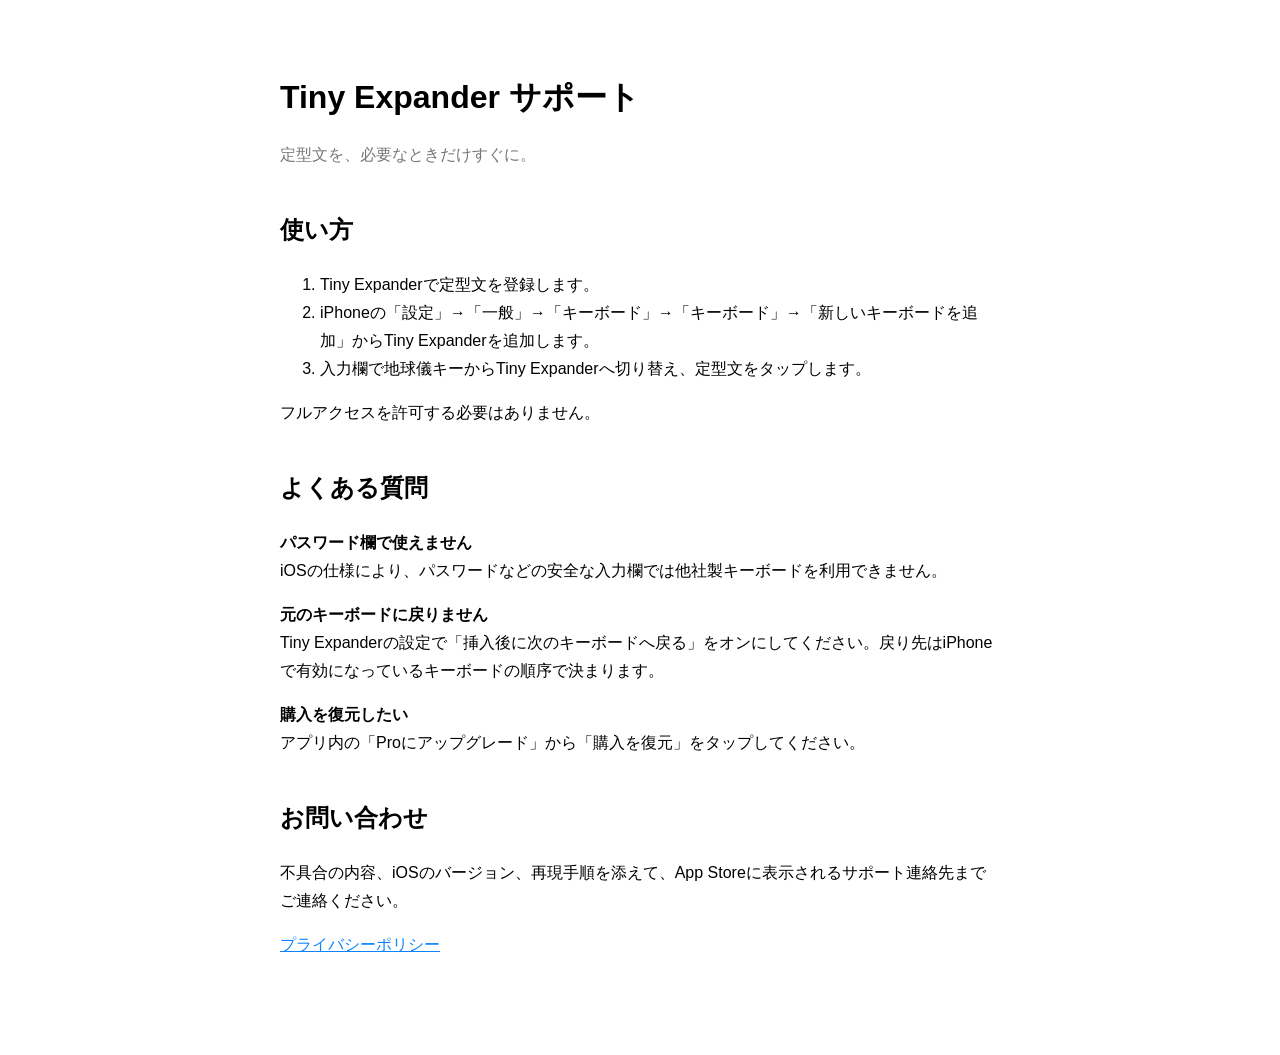
==== index.html @ 70d8e528 "Publish support and privacy pages" ====
<!doctype html>
<html lang="ja">
<head>
  <meta charset="utf-8">
  <meta name="viewport" content="width=device-width, initial-scale=1">
  <meta name="description" content="Tiny Expanderの使い方、よくある質問、プライバシーポリシー。">
  <title>Tiny Expander サポート</title>
  <style>
    :root { color-scheme: light dark; font-family: -apple-system, BlinkMacSystemFont, "Helvetica Neue", sans-serif; }
    body { margin: 0 auto; max-width: 720px; padding: 48px 24px 80px; line-height: 1.75; }
    h1 { font-size: 2rem; margin-bottom: 0.25rem; }
    h2 { margin-top: 2.5rem; }
    a { color: #0a84ff; }
    .muted { color: #777; }
  </style>
</head>
<body>
  <h1>Tiny Expander サポート</h1>
  <p class="muted">定型文を、必要なときだけすぐに。</p>

  <h2>使い方</h2>
  <ol>
    <li>Tiny Expanderで定型文を登録します。</li>
    <li>iPhoneの「設定」→「一般」→「キーボード」→「キーボード」→「新しいキーボードを追加」からTiny Expanderを追加します。</li>
    <li>入力欄で地球儀キーからTiny Expanderへ切り替え、定型文をタップします。</li>
  </ol>
  <p>フルアクセスを許可する必要はありません。</p>

  <h2>よくある質問</h2>
  <p><strong>パスワード欄で使えません</strong><br>iOSの仕様により、パスワードなどの安全な入力欄では他社製キーボードを利用できません。</p>
  <p><strong>元のキーボードに戻りません</strong><br>Tiny Expanderの設定で「挿入後に次のキーボードへ戻る」をオンにしてください。戻り先はiPhoneで有効になっているキーボードの順序で決まります。</p>
  <p><strong>購入を復元したい</strong><br>アプリ内の「Proにアップグレード」から「購入を復元」をタップしてください。</p>

  <h2>お問い合わせ</h2>
  <p>不具合の内容、iOSのバージョン、再現手順を添えて、App Storeに表示されるサポート連絡先までご連絡ください。</p>

  <p><a href="privacy.html">プライバシーポリシー</a></p>
</body>
</html>
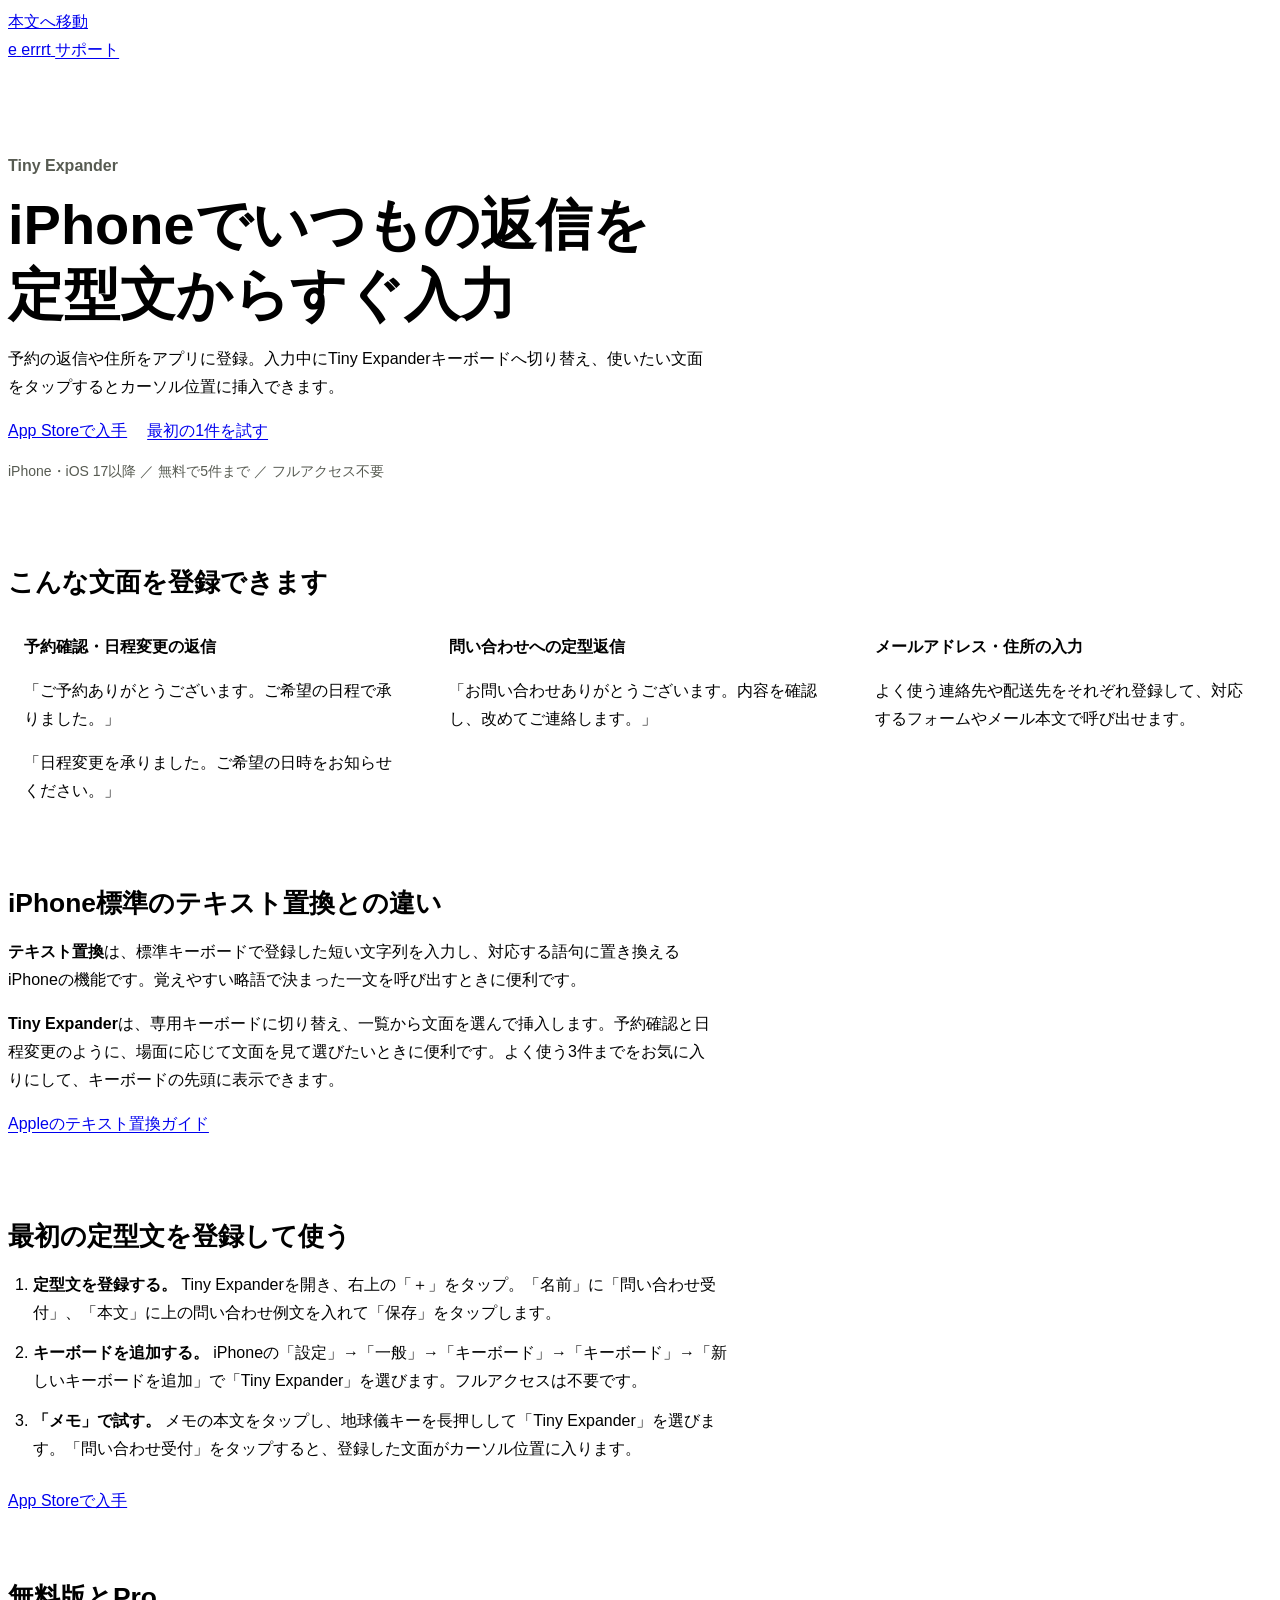
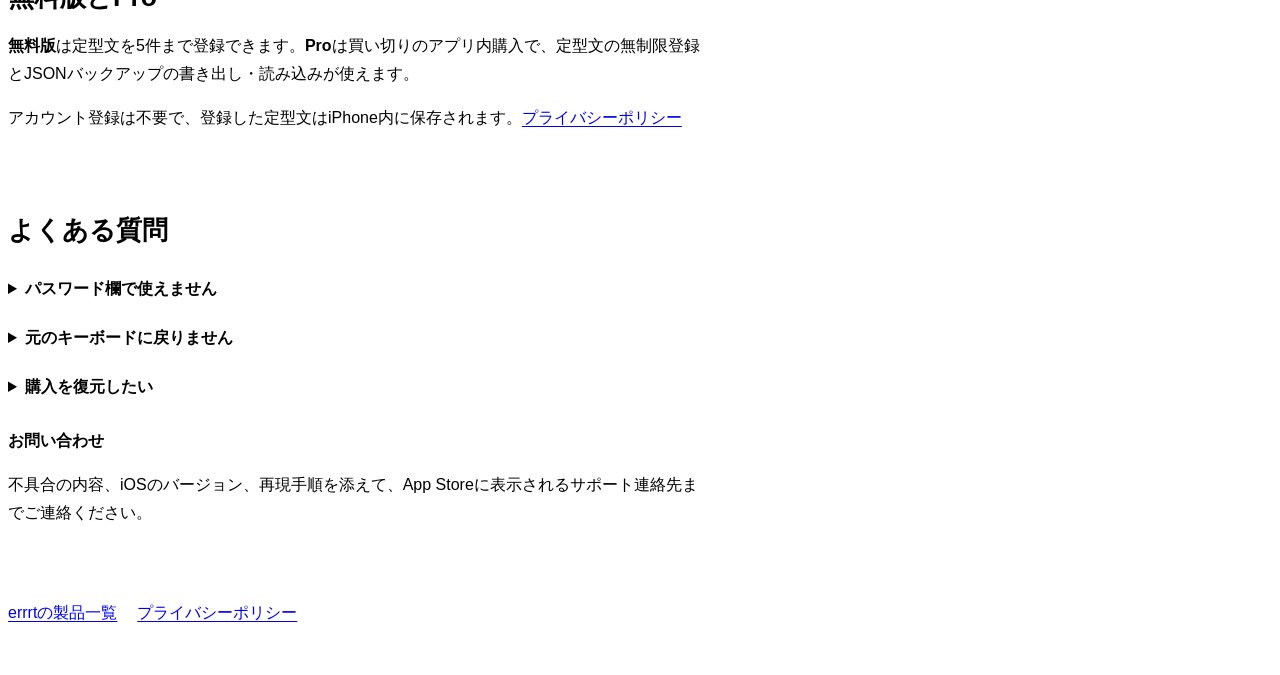
==== commit 0982c238: "feat: publish Japanese Tiny Expander product guide" ====
--- a/index.html
+++ b/index.html
@@ -3,37 +3,106 @@
 <head>
   <meta charset="utf-8">
   <meta name="viewport" content="width=device-width, initial-scale=1">
-  <meta name="description" content="Tiny Expanderの使い方、よくある質問、プライバシーポリシー。">
-  <title>Tiny Expander サポート</title>
-  <style>
-    :root { color-scheme: light dark; font-family: -apple-system, BlinkMacSystemFont, "Helvetica Neue", sans-serif; }
-    body { margin: 0 auto; max-width: 720px; padding: 48px 24px 80px; line-height: 1.75; }
-    h1 { font-size: 2rem; margin-bottom: 0.25rem; }
-    h2 { margin-top: 2.5rem; }
-    a { color: #0a84ff; }
-    .muted { color: #777; }
-  </style>
+  <title>iPhoneの定型文キーボード Tiny Expander｜返信・住所をすばやく入力</title>
+  <meta name="description" content="iPhoneで予約確認や問い合わせの返信、メールアドレスや住所を登録し、キーボードから選んで入力。無料で5件まで。標準のテキスト置換との違いと設定手順を紹介します。">
+  <meta name="theme-color" content="#f5f5f2">
+  <meta property="og:type" content="website">
+  <meta property="og:locale" content="ja_JP">
+  <meta property="og:site_name" content="errrt">
+  <meta property="og:title" content="iPhoneの定型文キーボード Tiny Expander">
+  <meta property="og:description" content="いつもの返信や住所を保存し、iPhoneのキーボードから選んで入力。無料で5件まで試せます。">
+  <meta property="og:url" content="https://errrt.github.io/tiny-expander/">
+  <link rel="canonical" href="https://errrt.github.io/tiny-expander/">
+  <link rel="icon" href="/dist/favicon.svg" type="image/svg+xml">
+  <link rel="stylesheet" href="/dist/styles.css">
+  <link rel="stylesheet" href="./styles.css">
 </head>
 <body>
-  <h1>Tiny Expander サポート</h1>
-  <p class="muted">定型文を、必要なときだけすぐに。</p>
+  <a class="skip-link" href="#main">本文へ移動</a>
+  <header class="site-header shell">
+    <a class="brand" href="/" aria-label="errrt ホーム">
+      <span class="brand-mark" aria-hidden="true">e</span>
+      <span>errrt</span>
+    </a>
+    <a class="guide-link" href="#support">サポート</a>
+  </header>
 
-  <h2>使い方</h2>
-  <ol>
-    <li>Tiny Expanderで定型文を登録します。</li>
-    <li>iPhoneの「設定」→「一般」→「キーボード」→「キーボード」→「新しいキーボードを追加」からTiny Expanderを追加します。</li>
-    <li>入力欄で地球儀キーからTiny Expanderへ切り替え、定型文をタップします。</li>
-  </ol>
-  <p>フルアクセスを許可する必要はありません。</p>
+  <main id="main" class="shell">
+    <section class="intro" aria-labelledby="title">
+      <p class="app-name">Tiny Expander</p>
+      <h1 id="title">iPhoneでいつもの返信を<br>定型文からすぐ入力</h1>
+      <p class="intro-copy">予約の返信や住所をアプリに登録。入力中にTiny Expanderキーボードへ切り替え、使いたい文面をタップするとカーソル位置に挿入できます。</p>
+      <div class="actions">
+        <a class="button" href="https://apps.apple.com/jp/app/tiny-expander/id6821790240">App Storeで入手</a>
+        <a class="guide-link" href="#getting-started">最初の1件を試す</a>
+      </div>
+      <p class="context">iPhone・iOS 17以降 ／ 無料で5件まで ／ フルアクセス不要</p>
+    </section>
 
-  <h2>よくある質問</h2>
-  <p><strong>パスワード欄で使えません</strong><br>iOSの仕様により、パスワードなどの安全な入力欄では他社製キーボードを利用できません。</p>
-  <p><strong>元のキーボードに戻りません</strong><br>Tiny Expanderの設定で「挿入後に次のキーボードへ戻る」をオンにしてください。戻り先はiPhoneで有効になっているキーボードの順序で決まります。</p>
-  <p><strong>購入を復元したい</strong><br>アプリ内の「Proにアップグレード」から「購入を復元」をタップしてください。</p>
+    <section class="guide-section" aria-labelledby="examples">
+      <h2 id="examples">こんな文面を登録できます</h2>
+      <div class="examples">
+        <article>
+          <h3>予約確認・日程変更の返信</h3>
+          <p>「ご予約ありがとうございます。ご希望の日程で承りました。」</p>
+          <p>「日程変更を承りました。ご希望の日時をお知らせください。」</p>
+        </article>
+        <article>
+          <h3>問い合わせへの定型返信</h3>
+          <p>「お問い合わせありがとうございます。内容を確認し、改めてご連絡します。」</p>
+        </article>
+        <article>
+          <h3>メールアドレス・住所の入力</h3>
+          <p>よく使う連絡先や配送先をそれぞれ登録して、対応するフォームやメール本文で呼び出せます。</p>
+        </article>
+      </div>
+    </section>
 
-  <h2>お問い合わせ</h2>
-  <p>不具合の内容、iOSのバージョン、再現手順を添えて、App Storeに表示されるサポート連絡先までご連絡ください。</p>
+    <section class="guide-section" aria-labelledby="comparison">
+      <h2 id="comparison">iPhone標準のテキスト置換との違い</h2>
+      <p><strong>テキスト置換</strong>は、標準キーボードで登録した短い文字列を入力し、対応する語句に置き換えるiPhoneの機能です。覚えやすい略語で決まった一文を呼び出すときに便利です。</p>
+      <p><strong>Tiny Expander</strong>は、専用キーボードに切り替え、一覧から文面を選んで挿入します。予約確認と日程変更のように、場面に応じて文面を見て選びたいときに便利です。よく使う3件までをお気に入りにして、キーボードの先頭に表示できます。</p>
+      <p><a class="guide-link" href="https://support.apple.com/ja-jp/guide/iphone/iph6d01d862/ios">Appleのテキスト置換ガイド</a></p>
+    </section>
 
-  <p><a href="privacy.html">プライバシーポリシー</a></p>
+    <section class="guide-section" aria-labelledby="getting-started">
+      <h2 id="getting-started">最初の定型文を登録して使う</h2>
+      <ol class="steps">
+        <li><strong>定型文を登録する。</strong> Tiny Expanderを開き、右上の「＋」をタップ。「名前」に「問い合わせ受付」、「本文」に上の問い合わせ例文を入れて「保存」をタップします。</li>
+        <li><strong>キーボードを追加する。</strong> iPhoneの「設定」→「一般」→「キーボード」→「キーボード」→「新しいキーボードを追加」で「Tiny Expander」を選びます。フルアクセスは不要です。</li>
+        <li><strong>「メモ」で試す。</strong> メモの本文をタップし、地球儀キーを長押しして「Tiny Expander」を選びます。「問い合わせ受付」をタップすると、登録した文面がカーソル位置に入ります。</li>
+      </ol>
+      <a class="button" href="https://apps.apple.com/jp/app/tiny-expander/id6821790240">App Storeで入手</a>
+    </section>
+
+    <section class="guide-section" aria-labelledby="plans">
+      <h2 id="plans">無料版とPro</h2>
+      <p><strong>無料版</strong>は定型文を5件まで登録できます。<strong>Pro</strong>は買い切りのアプリ内購入で、定型文の無制限登録とJSONバックアップの書き出し・読み込みが使えます。</p>
+      <p>アカウント登録は不要で、登録した定型文はiPhone内に保存されます。<a class="guide-link" href="./privacy.html">プライバシーポリシー</a></p>
+    </section>
+
+    <section id="support" class="guide-section" aria-labelledby="faq">
+      <h2 id="faq">よくある質問</h2>
+      <details>
+        <summary>パスワード欄で使えません</summary>
+        <p>iOSの仕様により、パスワードなどの安全な入力欄や一部の電話番号専用欄では、他社製キーボードは使えません。アプリによっては他社製キーボードが無効になっています。</p>
+      </details>
+      <details>
+        <summary>元のキーボードに戻りません</summary>
+        <p>Tiny Expanderの設定で「挿入後に次のキーボードへ戻る」をオンにしてください。戻り先はiPhoneで有効になっているキーボードの順序で決まります。</p>
+      </details>
+      <details>
+        <summary>購入を復元したい</summary>
+        <p>アプリ内の「Proにアップグレード」から「購入を復元」をタップしてください。</p>
+      </details>
+      <h3>お問い合わせ</h3>
+      <p>不具合の内容、iOSのバージョン、再現手順を添えて、App Storeに表示されるサポート連絡先までご連絡ください。</p>
+    </section>
+  </main>
+
+  <footer class="shell guide-footer">
+    <a class="guide-link" href="/">errrtの製品一覧</a>
+    <a class="guide-link" href="./privacy.html">プライバシーポリシー</a>
+  </footer>
 </body>
 </html>
--- a/styles.css
+++ b/styles.css
@@ -0,0 +1,106 @@
+body {
+  font-family: -apple-system, BlinkMacSystemFont, "Helvetica Neue", sans-serif;
+  line-height: 1.75;
+}
+
+.guide-link {
+  text-decoration: underline;
+  text-underline-offset: 0.2em;
+}
+
+.intro {
+  padding: clamp(2.5rem, 7vw, 5.5rem) 0 3rem;
+}
+
+.app-name {
+  color: #575b52;
+  font-weight: 600;
+  margin: 0;
+}
+
+.intro h1 {
+  font-size: clamp(1.75rem, 5.3vw, 3.5rem);
+  line-height: 1.24;
+  margin: 0.65rem 0 1rem;
+  text-wrap: balance;
+}
+
+.intro-copy,
+.guide-section > p,
+.steps {
+  max-width: 44rem;
+}
+
+.actions,
+.guide-footer {
+  display: flex;
+  align-items: center;
+  flex-wrap: wrap;
+  gap: 0.75rem 1.25rem;
+}
+
+.context {
+  color: #575b52;
+  font-size: 0.875rem;
+  margin-bottom: 0;
+}
+
+.guide-section {
+  border-top: 1px solid var(--line);
+  padding: 2rem 0;
+}
+
+.guide-section h2 {
+  font-size: clamp(1.25rem, 3.8vw, 1.65rem);
+  line-height: 1.4;
+  margin: 0 0 1rem;
+}
+
+.guide-section h3 {
+  font-size: 1rem;
+}
+
+.examples {
+  display: grid;
+  grid-template-columns: repeat(auto-fit, minmax(min(100%, 17rem), 1fr));
+  gap: 0.75rem;
+}
+
+.examples article {
+  border: 1px solid var(--line);
+  background: var(--panel);
+  padding: 1rem;
+}
+
+.examples h3 {
+  margin-top: 0;
+}
+
+.examples p:last-child {
+  margin-bottom: 0;
+}
+
+.steps {
+  padding-inline-start: 1.55rem;
+  margin-bottom: 1.5rem;
+}
+
+.steps li + li {
+  margin-top: 0.75rem;
+}
+
+.guide-section details {
+  max-width: 44rem;
+  border-bottom: 1px solid var(--line);
+  padding: 0.65rem 0;
+}
+
+.guide-section summary {
+  cursor: pointer;
+  font-weight: 600;
+}
+
+.guide-footer {
+  border-top: 1px solid var(--line);
+  padding: 1.5rem 0 2.5rem;
+}
